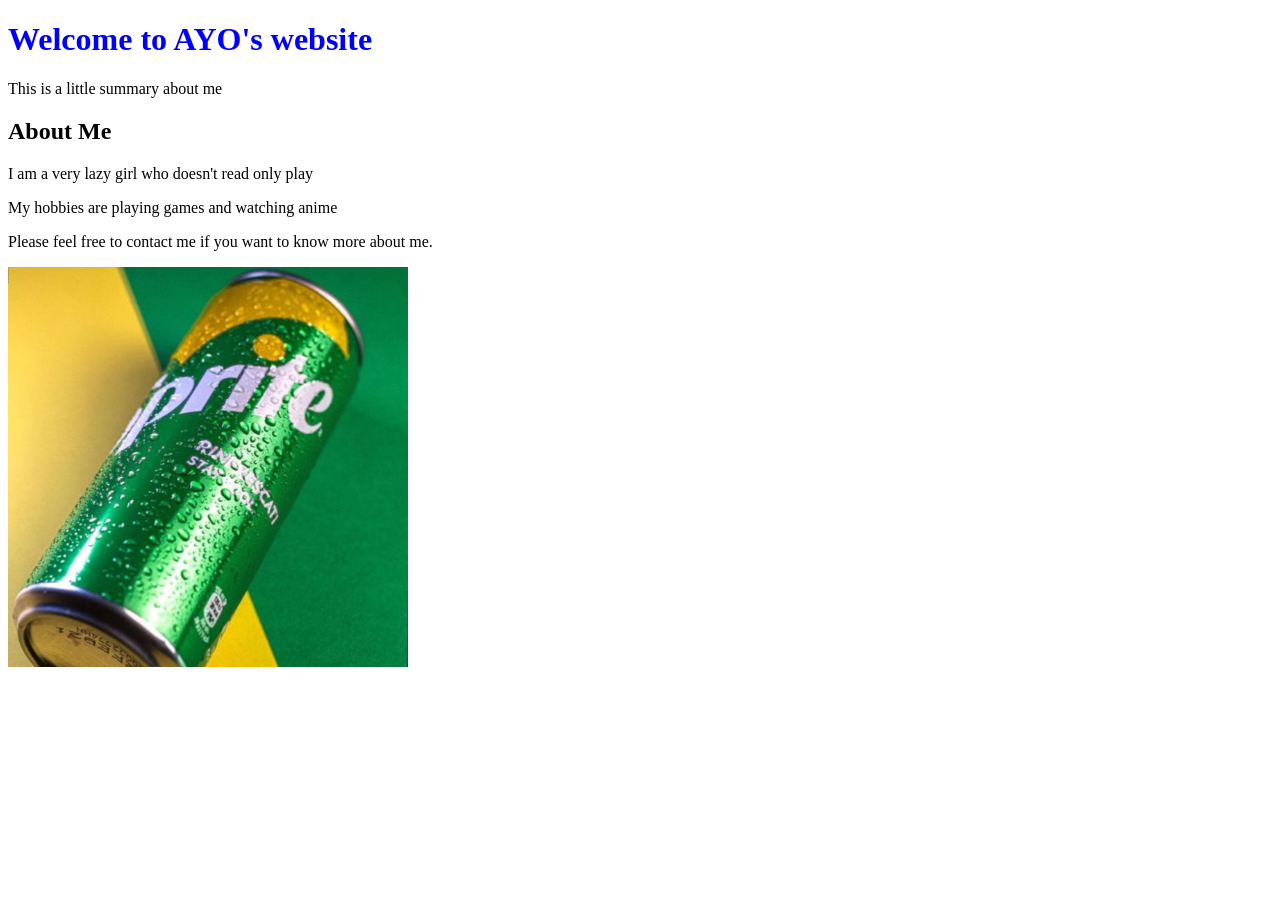
==== index.html @ 73182703 "ayo's website" ====
<!DOCTYPE html>
<html lang="en">
    <head>
        <meta charset="UTF-8">
        <meta name="viewport" content="width=device-width, initial-scale=1.0">
        <title>AYO</title>
        <link rel="stylesheet" href="ayo.css">
       
    </head>
    <body>
       <div class="container">
        <h1 >Welcome to AYO's website</h1>
        <p>This is a little summary about me</p>
        <div class="aboutSection">
            <h2>About Me</h2>
            <p>I am a very lazy girl who doesn't read only play</p>
            <p>My hobbies are playing games and watching anime</p>

           <p>Please feel free to contact me if you want to know more about me.</p>
        </div>
        <img src="../images/sprite.png" alt="sprite image">
       </div>
    </body>
</html>
---- ayo.css ----
h1{
    color:blue;
}
img{
    width: 400px;
    height: 400px;
    object-fit: cover;
}
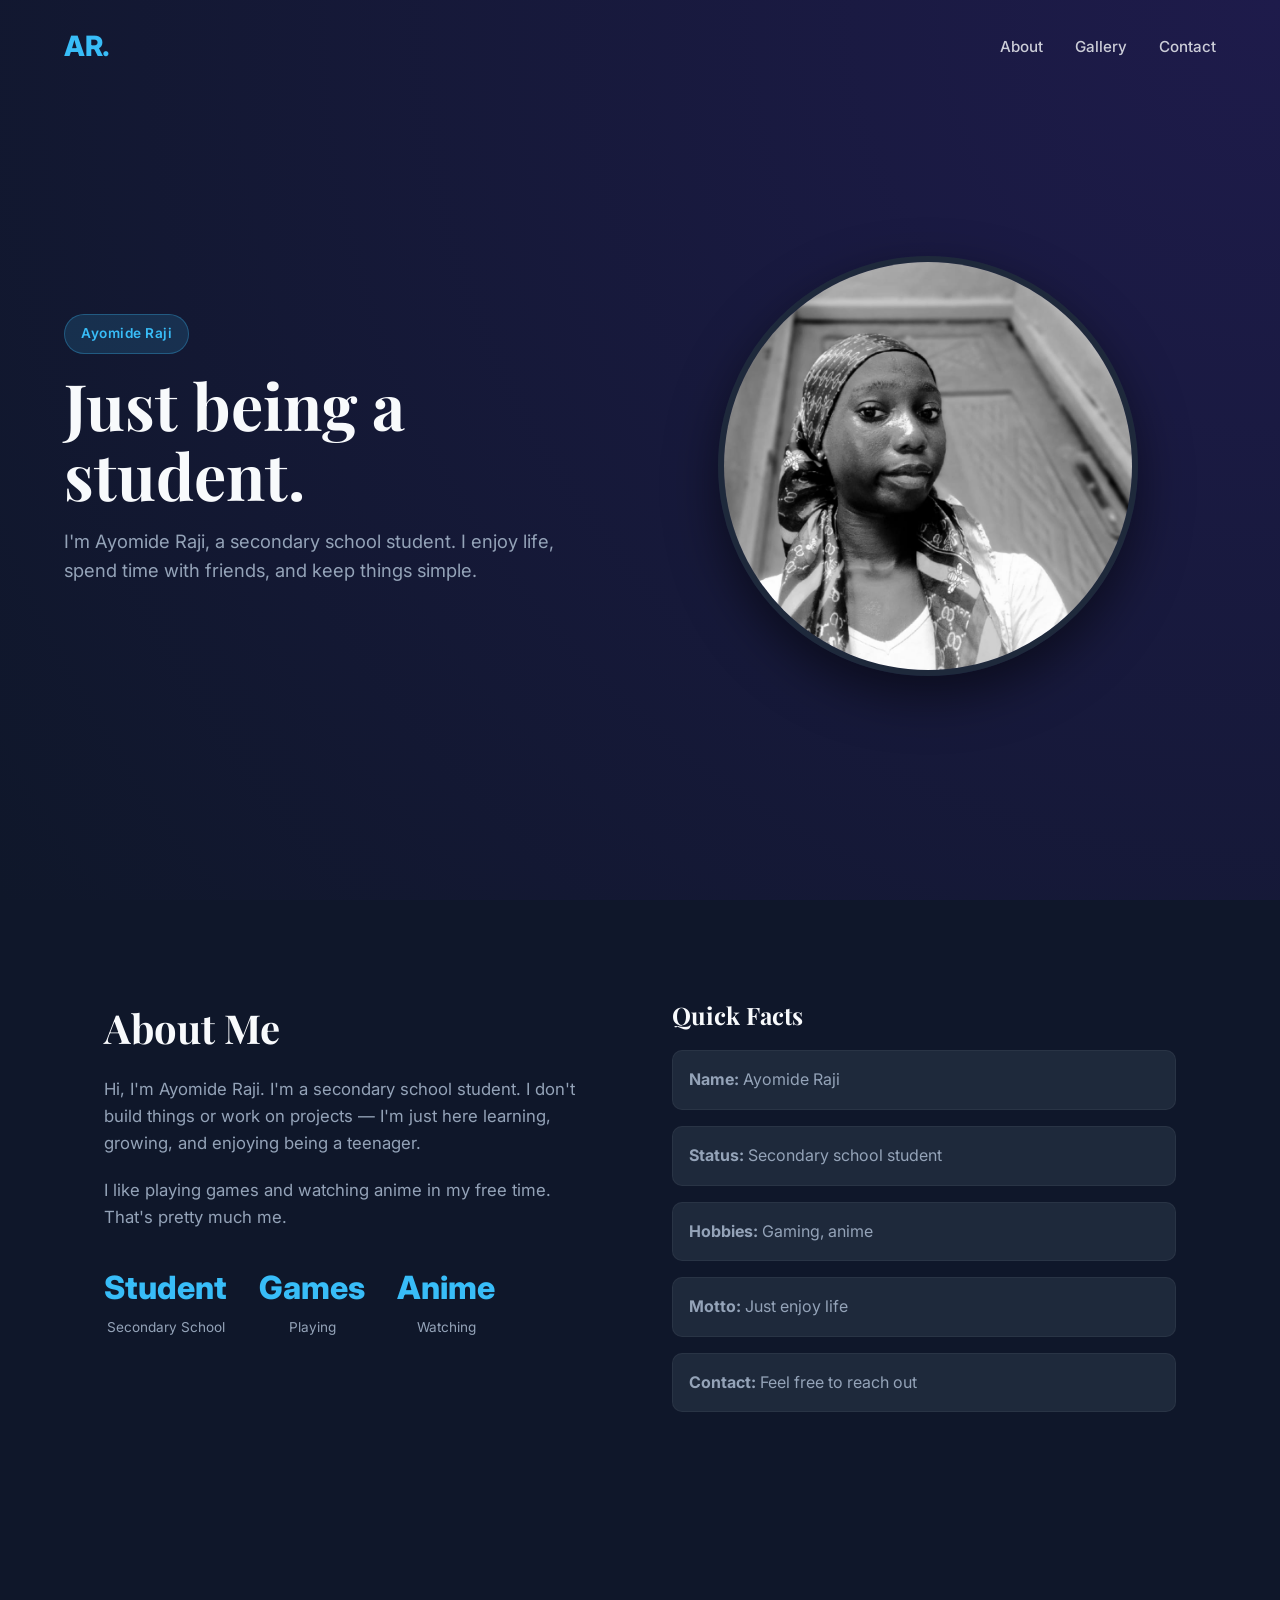
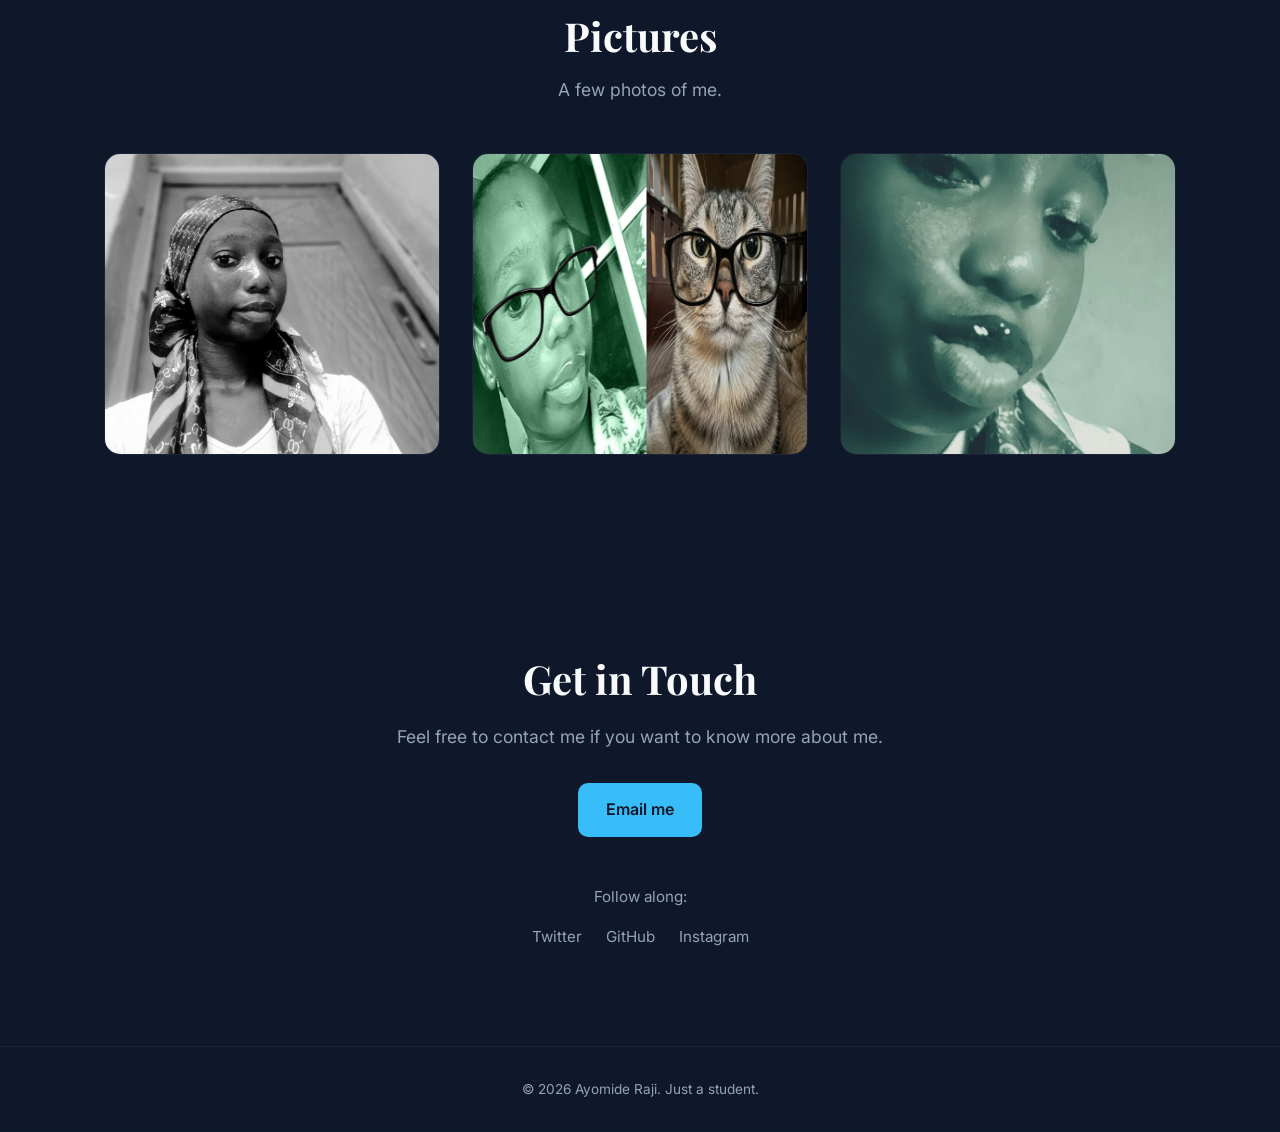
==== commit aa4fc1f0: "ayo's website" ====
--- a/index.html
+++ b/index.html
@@ -1,24 +1,109 @@
 <!DOCTYPE html>
 <html lang="en">
-    <head>
-        <meta charset="UTF-8">
-        <meta name="viewport" content="width=device-width, initial-scale=1.0">
-        <title>AYO</title>
-        <link rel="stylesheet" href="ayo.css">
-       
-    </head>
-    <body>
-       <div class="container">
-        <h1 >Welcome to AYO's website</h1>
-        <p>This is a little summary about me</p>
-        <div class="aboutSection">
-            <h2>About Me</h2>
-            <p>I am a very lazy girl who doesn't read only play</p>
-            <p>My hobbies are playing games and watching anime</p>
+<head>
+    <meta charset="UTF-8">
+    <meta name="viewport" content="width=device-width, initial-scale=1.0">
+    <title>Ayomide Raji</title>
+    <link rel="stylesheet" href="ayo.css">
+    <link rel="preconnect" href="https://fonts.googleapis.com">
+    <link rel="preconnect" href="https://fonts.gstatic.com" crossorigin>
+    <link href="https://fonts.googleapis.com/css2?family=Inter:wght@300;400;600;800&family=Playfair+Display:wght@700&display=swap" rel="stylesheet">
+</head>
+<body>
+    <header class="header">
+        <nav class="nav">
+            <a href="#" class="logo">AR.</a>
+            <ul class="nav-links">
+                <li><a href="#about">About</a></li>
+                <li><a href="#gallery">Gallery</a></li>
+                <li><a href="#contact">Contact</a></li>
+            </ul>
+        </nav>
+    </header>
 
-           <p>Please feel free to contact me if you want to know more about me.</p>
-        </div>
-        <img src="../images/sprite.png" alt="sprite image">
-       </div>
-    </body>
-</html>+    <main>
+        <section class="hero">
+            <div class="hero-content">
+                <span class="badge">Ayomide Raji</span>
+                <h1>Just being a student.</h1>
+                <p class="lead">I'm Ayomide Raji, a secondary school student. I enjoy life, spend time with friends, and keep things simple.</p>
+            </div>
+            <div class="hero-image">
+                <img src="images/img-1.jpeg" alt="Ayomide Raji">
+            </div>
+        </section>
+
+        <section class="about" id="about">
+            <div class="about-grid">
+                <div class="about-text">
+                    <h2>About Me</h2>
+                    <p>Hi, I'm Ayomide Raji. I'm a secondary school student. I don't build things or work on projects — I'm just here learning, growing, and enjoying being a teenager.</p>
+                    <p>I like playing games and watching anime in my free time. That's pretty much me.</p>
+                    <div class="stats">
+                        <div class="stat">
+                            <span class="stat-number">Student</span>
+                            <span class="stat-label">Secondary School</span>
+                        </div>
+                        <div class="stat">
+                            <span class="stat-number">Games</span>
+                            <span class="stat-label">Playing</span>
+                        </div>
+                        <div class="stat">
+                            <span class="stat-number">Anime</span>
+                            <span class="stat-label">Watching</span>
+                        </div>
+                    </div>
+                </div>
+                <div class="about-facts">
+                    <h3>Quick Facts</h3>
+                    <ul class="facts-list">
+                        <li><strong>Name:</strong> Ayomide Raji</li>
+                        <li><strong>Status:</strong> Secondary school student</li>
+                        <li><strong>Hobbies:</strong> Gaming, anime</li>
+                        <li><strong>Motto:</strong> Just enjoy life</li>
+                        <li><strong>Contact:</strong> Feel free to reach out</li>
+                    </ul>
+                </div>
+            </div>
+        </section>
+
+        <section class="gallery" id="gallery">
+            <div class="section-header">
+                <h2>Pictures</h2>
+                <p>A few photos of me.</p>
+            </div>
+            <div class="gallery-grid">
+                <div class="gallery-item">
+                    <img src="images/img-1.jpeg" alt="Ayomide Raji photo 1">
+                </div>
+                <div class="gallery-item">
+                    <img src="images/img-2.jpeg" alt="Ayomide Raji photo 2">
+                </div>
+                <div class="gallery-item">
+                    <img src="images/img-3.jpeg" alt="Ayomide Raji photo 3">
+                </div>
+            </div>
+        </section>
+
+        <section class="contact" id="contact">
+            <div class="contact-content">
+                <h2>Get in Touch</h2>
+                <p>Feel free to contact me if you want to know more about me.</p>
+                <a href="mailto:hello@ayomideraji.com" class="btn btn-primary">Email me</a>
+                <div class="socials">
+                    <p>Follow along:</p>
+                    <div class="social-links">
+                        <a href="#" class="social-link">Twitter</a>
+                        <a href="#" class="social-link">GitHub</a>
+                        <a href="#" class="social-link">Instagram</a>
+                    </div>
+                </div>
+            </div>
+        </section>
+    </main>
+
+    <footer class="footer">
+        <p>&copy; 2026 Ayomide Raji. Just a student.</p>
+    </footer>
+</body>
+</html>
--- a/ayo.css
+++ b/ayo.css
@@ -1,8 +1,378 @@
-h1{
-    color:blue;
-}
-img{
-    width: 400px;
-    height: 400px;
+* {
+    margin: 0;
+    padding: 0;
+    box-sizing: border-box;
+}
+
+:root {
+    --bg: #0f172a;
+    --surface: #1e293b;
+    --text: #f8fafc;
+    --muted: #94a3b8;
+    --primary: #38bdf8;
+    --primary-dark: #0ea5e9;
+    --accent: #818cf8;
+    --radius: 16px;
+    --transition: all 0.3s ease;
+}
+
+html {
+    scroll-behavior: smooth;
+}
+
+body {
+    font-family: 'Inter', sans-serif;
+    background: var(--bg);
+    color: var(--text);
+    line-height: 1.6;
+}
+
+h1, h2, h3 {
+    font-family: 'Playfair Display', serif;
+}
+
+a {
+    color: inherit;
+    text-decoration: none;
+}
+
+img {
+    display: block;
+    max-width: 100%;
+    border-radius: var(--radius);
+}
+
+.header {
+    position: fixed;
+    top: 0;
+    left: 0;
+    width: 100%;
+    padding: 1.5rem 5%;
+    z-index: 100;
+}
+
+.nav {
+    display: flex;
+    justify-content: space-between;
+    align-items: center;
+    max-width: 1200px;
+    margin: 0 auto;
+}
+
+.logo {
+    font-size: 1.75rem;
+    font-weight: 800;
+    color: var(--primary);
+    letter-spacing: -0.5px;
+}
+
+.nav-links {
+    display: flex;
+    gap: 2rem;
+    list-style: none;
+}
+
+.nav-links a {
+    color: var(--text);
+    font-weight: 500;
+    font-size: 0.95rem;
+    transition: var(--transition);
+    opacity: 0.8;
+}
+
+.nav-links a:hover {
+    opacity: 1;
+    color: var(--primary);
+}
+
+.hero {
+    min-height: 100vh;
+    display: flex;
+    align-items: center;
+    justify-content: center;
+    padding: 6rem 5% 4rem;
+    background: radial-gradient(circle at top right, #1e1b4b, #0f172a);
+}
+
+.hero-content {
+    flex: 1;
+    max-width: 600px;
+}
+
+.badge {
+    display: inline-block;
+    padding: 0.5rem 1rem;
+    background: rgba(56, 189, 248, 0.15);
+    color: var(--primary);
+    border: 1px solid rgba(56, 189, 248, 0.3);
+    border-radius: 50px;
+    font-size: 0.85rem;
+    font-weight: 600;
+    letter-spacing: 0.5px;
+    margin-bottom: 1rem;
+}
+
+.hero h1 {
+    font-size: clamp(2.5rem, 6vw, 4rem);
+    margin-bottom: 1rem;
+    line-height: 1.1;
+}
+
+.lead {
+    font-size: 1.15rem;
+    color: var(--muted);
+    margin-bottom: 2rem;
+    max-width: 500px;
+}
+
+.hero-image {
+    flex: 1;
+    display: flex;
+    justify-content: center;
+    animation: float 6s ease-in-out infinite;
+}
+
+.hero-image img {
+    width: 420px;
+    height: 420px;
     object-fit: cover;
-}+    border-radius: 50%;
+    border: 6px solid var(--surface);
+    box-shadow: 0 20px 50px rgba(0, 0, 0, 0.5);
+}
+
+@keyframes float {
+    0%, 100% { transform: translateY(0); }
+    50% { transform: translateY(-20px); }
+}
+
+.section-header {
+    text-align: center;
+    margin-bottom: 3rem;
+}
+
+.section-header h2 {
+    font-size: 2.5rem;
+    margin-bottom: 0.5rem;
+}
+
+.section-header p {
+    color: var(--muted);
+    font-size: 1.1rem;
+}
+
+.about {
+    padding: 6rem 5%;
+    max-width: 1200px;
+    margin: 0 auto;
+}
+
+.about-grid {
+    display: grid;
+    grid-template-columns: 1fr 1fr;
+    gap: 4rem;
+    align-items: start;
+}
+
+.about h2 {
+    font-size: 2.5rem;
+    margin-bottom: 1rem;
+}
+
+.about p {
+    color: var(--muted);
+    font-size: 1.05rem;
+    margin-bottom: 1.25rem;
+    max-width: 500px;
+}
+
+.stats {
+    display: flex;
+    gap: 2rem;
+    margin-top: 2rem;
+    flex-wrap: wrap;
+}
+
+.stat {
+    text-align: center;
+}
+
+.stat-number {
+    display: block;
+    font-size: 2rem;
+    font-weight: 800;
+    color: var(--primary);
+}
+
+.stat-label {
+    font-size: 0.85rem;
+    color: var(--muted);
+}
+
+.about-facts h3 {
+    font-size: 1.5rem;
+    margin-bottom: 1rem;
+    color: var(--text);
+}
+
+.facts-list {
+    list-style: none;
+    display: flex;
+    flex-direction: column;
+    gap: 1rem;
+}
+
+.facts-list li {
+    padding: 1rem;
+    background: var(--surface);
+    border-radius: 10px;
+    border: 1px solid rgba(255, 255, 255, 0.05);
+    color: var(--muted);
+}
+
+.gallery {
+    padding: 6rem 5%;
+    max-width: 1200px;
+    margin: 0 auto;
+}
+
+.gallery-grid {
+    display: grid;
+    grid-template-columns: repeat(auto-fit, minmax(250px, 1fr));
+    gap: 2rem;
+}
+
+.gallery-item {
+    border-radius: var(--radius);
+    overflow: hidden;
+    border: 1px solid rgba(255, 255, 255, 0.05);
+    transition: var(--transition);
+}
+
+.gallery-item:hover {
+    transform: translateY(-8px);
+    border-color: rgba(56, 189, 248, 0.3);
+    box-shadow: 0 20px 40px rgba(0, 0, 0, 0.4);
+}
+
+.gallery-item img {
+    width: 100%;
+    height: 300px;
+    object-fit: cover;
+    border-radius: 0;
+}
+
+.contact {
+    padding: 6rem 5%;
+    text-align: center;
+    max-width: 700px;
+    margin: 0 auto;
+}
+
+.contact h2 {
+    font-size: 2.5rem;
+    margin-bottom: 0.75rem;
+}
+
+.contact p {
+    color: var(--muted);
+    margin-bottom: 2rem;
+    font-size: 1.1rem;
+}
+
+.btn {
+    display: inline-flex;
+    align-items: center;
+    padding: 0.9rem 1.75rem;
+    border-radius: 10px;
+    font-weight: 600;
+    font-size: 1rem;
+    transition: var(--transition);
+    cursor: pointer;
+    border: none;
+}
+
+.btn-primary {
+    background: var(--primary);
+    color: var(--bg);
+}
+
+.btn-primary:hover {
+    background: var(--primary-dark);
+    transform: translateY(-2px);
+}
+
+.socials {
+    margin-top: 3rem;
+}
+
+.socials p {
+    margin-bottom: 1rem;
+    color: var(--muted);
+    font-size: 0.95rem;
+}
+
+.social-links {
+    display: flex;
+    justify-content: center;
+    gap: 1.5rem;
+}
+
+.social-link {
+    color: var(--muted);
+    font-size: 0.95rem;
+    transition: var(--transition);
+}
+
+.social-link:hover {
+    color: var(--primary);
+}
+
+.footer {
+    padding: 2rem 5%;
+    text-align: center;
+    color: var(--muted);
+    font-size: 0.85rem;
+    border-top: 1px solid rgba(255, 255, 255, 0.05);
+}
+
+@media (max-width: 768px) {
+    .nav-links {
+        display: none;
+    }
+
+    .hero {
+        flex-direction: column;
+        text-align: center;
+        padding-top: 8rem;
+    }
+
+    .hero-content, .hero-image {
+        flex: none;
+        width: 100%;
+        max-width: 100%;
+    }
+
+    .hero h1 {
+        font-size: 2.5rem;
+    }
+
+    .lead {
+        margin: 0 auto 2rem;
+    }
+
+    .hero-image img {
+        width: 300px;
+        height: 300px;
+    }
+
+    .about-grid {
+        grid-template-columns: 1fr;
+    }
+
+    .stats {
+        flex-direction: column;
+        gap: 1rem;
+        align-items: center;
+    }
+}
